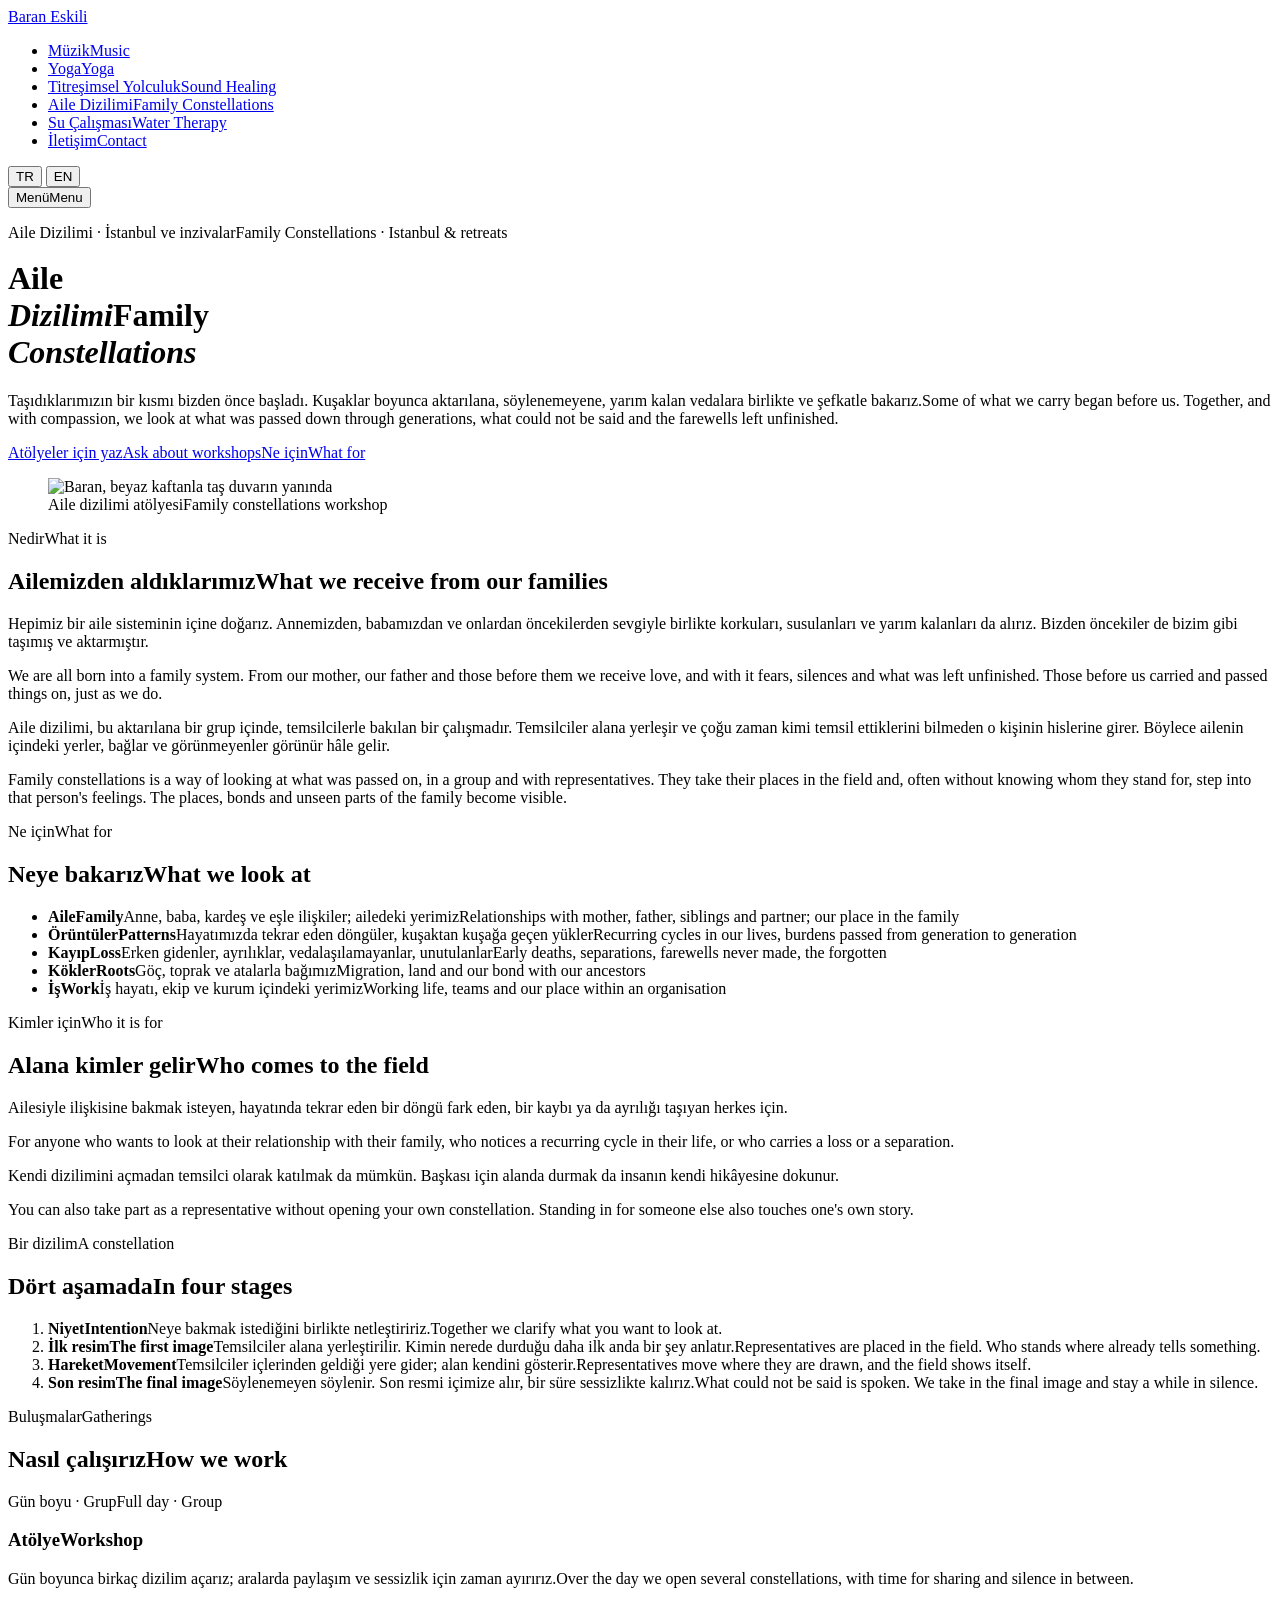
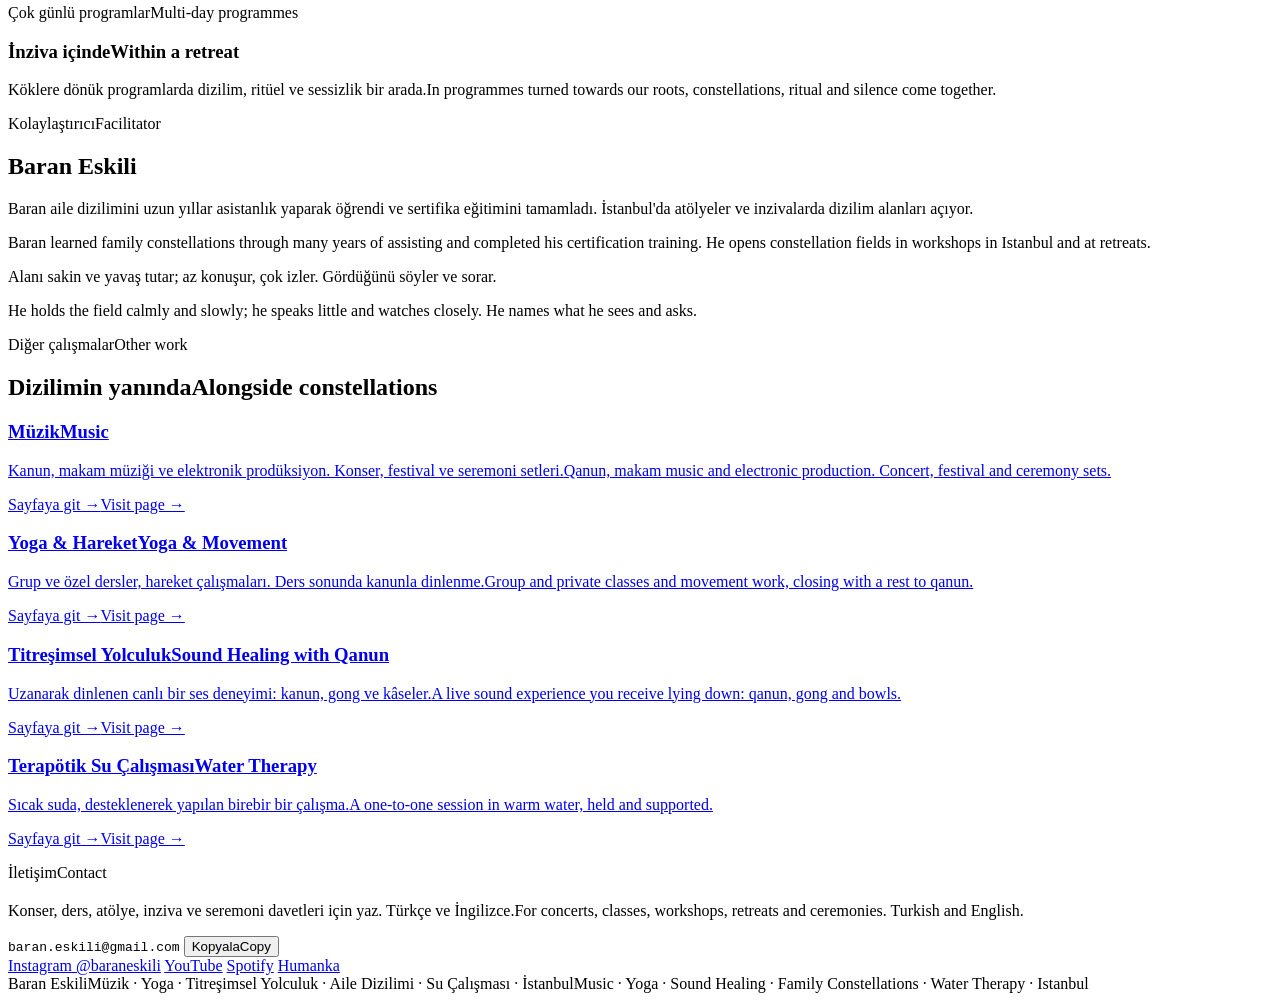
==== aile-dizilimi.html @ 96e5c8f6 "Add files via upload" ====
<!doctype html>
<html lang="tr">
<head>
<meta charset="utf-8">
<meta name="viewport" content="width=device-width, initial-scale=1, viewport-fit=cover">
<title>Aile Dizilimi · Baran Eskili</title>
<meta name="description" content="Baran Eskili ile aile dizilimi: kuşaklar boyunca aktarılana, söylenemeyene ve yarım kalan vedalara birlikte, şefkatle bakarız. İstanbul'da atölyeler ve inzivalar.">
<meta property="og:title" content="Aile Dizilimi · Baran Eskili">
<meta property="og:description" content="Baran Eskili ile aile dizilimi: kuşaklar boyunca aktarılana, söylenemeyene ve yarım kalan vedalara birlikte, şefkatle bakarız. İstanbul'da atölyeler ve inzivalar.">
<meta property="og:type" content="website">
<meta property="og:url" content="https://baraneskili.github.io/aile-dizilimi.html">
<meta property="og:image" content="https://baraneskili.github.io/img/dizilim.jpg">
<meta name="twitter:card" content="summary_large_image">
<link rel="icon" href="data:image/svg+xml,%3Csvg xmlns='http://www.w3.org/2000/svg' viewBox='0 0 32 32'%3E%3Crect width='32' height='32' rx='6' fill='%2317110f'/%3E%3Ctext x='16' y='23' font-family='Georgia,serif' font-size='20' text-anchor='middle' fill='%23d6a24a'%3EB%3C/text%3E%3C/svg%3E">
<link rel="preconnect" href="https://fonts.googleapis.com">
<link rel="preconnect" href="https://fonts.gstatic.com" crossorigin>
<link rel="stylesheet" href="https://fonts.googleapis.com/css2?family=Bodoni+Moda:ital,opsz,wght@0,6..96,400;0,6..96,500;1,6..96,400&family=Hanken+Grotesk:wght@400;500;600&display=swap">
<link rel="stylesheet" href="assets/site.css">
</head>
<body>
<nav class="nav" aria-label="Ana menü">
  <div class="wrap">
    <a class="brand" href="./">Baran Eskili</a>
    <ul>
      <li><a href="./"><span data-l="tr">Müzik</span><span data-l="en">Music</span></a></li>
      <li><a href="yoga.html"><span data-l="tr">Yoga</span><span data-l="en">Yoga</span></a></li>
      <li><a href="titresimsel-yolculuk.html"><span data-l="tr">Titreşimsel Yolculuk</span><span data-l="en">Sound Healing</span></a></li>
      <li><a href="aile-dizilimi.html" aria-current="page"><span data-l="tr">Aile Dizilimi</span><span data-l="en">Family Constellations</span></a></li>
      <li><a href="su-calismasi.html"><span data-l="tr">Su Çalışması</span><span data-l="en">Water Therapy</span></a></li>
      <li><a href="#iletisim"><span data-l="tr">İletişim</span><span data-l="en">Contact</span></a></li>
    </ul>
    <div class="nav-right">
      <div class="lang" role="group" aria-label="Dil / Language">
        <button type="button" id="lang-tr" aria-pressed="true">TR</button>
        <button type="button" id="lang-en" aria-pressed="false">EN</button>
      </div>
      <button type="button" class="menu-btn" id="menu-btn" aria-expanded="false"><span data-l="tr">Menü</span><span data-l="en">Menu</span></button>
    </div>
  </div>
</nav>
<header class="hero sub" id="top">
  <div class="wrap">
    <div>
      <p class="eyebrow"><span data-l="tr">Aile Dizilimi · İstanbul ve inzivalar</span><span data-l="en">Family Constellations · Istanbul &amp; retreats</span></p>
      <h1 style="margin-top:18px"><span data-l="tr">Aile<br><em>Dizilimi</em></span><span data-l="en">Family<br><em>Constellations</em></span></h1>
      <p class="lede"><span data-l="tr">Taşıdıklarımızın bir kısmı bizden önce başladı. Kuşaklar boyunca aktarılana, söylenemeyene, yarım kalan vedalara birlikte ve şefkatle bakarız.</span><span data-l="en">Some of what we carry began before us. Together, and with compassion, we look at what was passed down through generations, what could not be said and the farewells left unfinished.</span></p>
      <div class="ctas"><a class="btn solid" href="#iletisim"><span data-l="tr">Atölyeler için yaz</span><span data-l="en">Ask about workshops</span></a><a class="btn ghost" href="#ne-icin"><span data-l="tr">Ne için</span><span data-l="en">What for</span></a></div>
    </div>
    <figure>
      <img src="img/dizilim.jpg" alt="Baran, beyaz kaftanla taş duvarın yanında">
      <figcaption><span data-l="tr">Aile dizilimi atölyesi</span><span data-l="en">Family constellations workshop</span></figcaption>
    </figure>
  </div>
</header>

<main>
  <section id="nedir">
    <div class="wrap two">
      <div class="head" style="margin:0">
        <p class="eyebrow"><span data-l="tr">Nedir</span><span data-l="en">What it is</span></p>
        <h2><span data-l="tr">Ailemizden aldıklarımız</span><span data-l="en">What we receive from our families</span></h2>
      </div>
      <div class="prose">
        <p data-l="tr">Hepimiz bir aile sisteminin içine doğarız. Annemizden, babamızdan ve onlardan öncekilerden sevgiyle birlikte korkuları, susulanları ve yarım kalanları da alırız. Bizden öncekiler de bizim gibi taşımış ve aktarmıştır.</p>
<p data-l="en">We are all born into a family system. From our mother, our father and those before them we receive love, and with it fears, silences and what was left unfinished. Those before us carried and passed things on, just as we do.</p>
        <p data-l="tr">Aile dizilimi, bu aktarılana bir grup içinde, temsilcilerle bakılan bir çalışmadır. Temsilciler alana yerleşir ve çoğu zaman kimi temsil ettiklerini bilmeden o kişinin hislerine girer. Böylece ailenin içindeki yerler, bağlar ve görünmeyenler görünür hâle gelir.</p>
<p data-l="en">Family constellations is a way of looking at what was passed on, in a group and with representatives. They take their places in the field and, often without knowing whom they stand for, step into that person's feelings. The places, bonds and unseen parts of the family become visible.</p>
      </div>
    </div>
  </section>

  <section id="ne-icin">
    <div class="wrap two">
      <div class="head" style="margin:0">
        <p class="eyebrow"><span data-l="tr">Ne için</span><span data-l="en">What for</span></p>
        <h2><span data-l="tr">Neye bakarız</span><span data-l="en">What we look at</span></h2>
      </div>
      <ul class="facts">
        <li><b><span data-l="tr">Aile</span><span data-l="en">Family</span></b><span><span data-l="tr">Anne, baba, kardeş ve eşle ilişkiler; ailedeki yerimiz</span><span data-l="en">Relationships with mother, father, siblings and partner; our place in the family</span></span></li>
        <li><b><span data-l="tr">Örüntüler</span><span data-l="en">Patterns</span></b><span><span data-l="tr">Hayatımızda tekrar eden döngüler, kuşaktan kuşağa geçen yükler</span><span data-l="en">Recurring cycles in our lives, burdens passed from generation to generation</span></span></li>
        <li><b><span data-l="tr">Kayıp</span><span data-l="en">Loss</span></b><span><span data-l="tr">Erken gidenler, ayrılıklar, vedalaşılamayanlar, unutulanlar</span><span data-l="en">Early deaths, separations, farewells never made, the forgotten</span></span></li>
        <li><b><span data-l="tr">Kökler</span><span data-l="en">Roots</span></b><span><span data-l="tr">Göç, toprak ve atalarla bağımız</span><span data-l="en">Migration, land and our bond with our ancestors</span></span></li>
        <li><b><span data-l="tr">İş</span><span data-l="en">Work</span></b><span><span data-l="tr">İş hayatı, ekip ve kurum içindeki yerimiz</span><span data-l="en">Working life, teams and our place within an organisation</span></span></li>
      </ul>
    </div>
  </section>

  <section id="kimler-icin">
    <div class="wrap two">
      <div class="head" style="margin:0">
        <p class="eyebrow"><span data-l="tr">Kimler için</span><span data-l="en">Who it is for</span></p>
        <h2><span data-l="tr">Alana kimler gelir</span><span data-l="en">Who comes to the field</span></h2>
      </div>
      <div class="prose">
        <p data-l="tr">Ailesiyle ilişkisine bakmak isteyen, hayatında tekrar eden bir döngü fark eden, bir kaybı ya da ayrılığı taşıyan herkes için.</p>
<p data-l="en">For anyone who wants to look at their relationship with their family, who notices a recurring cycle in their life, or who carries a loss or a separation.</p>
        <p data-l="tr">Kendi dizilimini açmadan temsilci olarak katılmak da mümkün. Başkası için alanda durmak da insanın kendi hikâyesine dokunur.</p>
<p data-l="en">You can also take part as a representative without opening your own constellation. Standing in for someone else also touches one's own story.</p>
      </div>
    </div>
  </section>

  <section id="akis">
    <div class="wrap">
      <div class="head">
        <p class="eyebrow"><span data-l="tr">Bir dizilim</span><span data-l="en">A constellation</span></p>
        <h2><span data-l="tr">Dört aşamada</span><span data-l="en">In four stages</span></h2>
      </div>
      <ol class="steps">
        <li><b><span data-l="tr">Niyet</span><span data-l="en">Intention</span></b><span><span data-l="tr">Neye bakmak istediğini birlikte netleştiririz.</span><span data-l="en">Together we clarify what you want to look at.</span></span></li>
        <li><b><span data-l="tr">İlk resim</span><span data-l="en">The first image</span></b><span><span data-l="tr">Temsilciler alana yerleştirilir. Kimin nerede durduğu daha ilk anda bir şey anlatır.</span><span data-l="en">Representatives are placed in the field. Who stands where already tells something.</span></span></li>
        <li><b><span data-l="tr">Hareket</span><span data-l="en">Movement</span></b><span><span data-l="tr">Temsilciler içlerinden geldiği yere gider; alan kendini gösterir.</span><span data-l="en">Representatives move where they are drawn, and the field shows itself.</span></span></li>
        <li><b><span data-l="tr">Son resim</span><span data-l="en">The final image</span></b><span><span data-l="tr">Söylenemeyen söylenir. Son resmi içimize alır, bir süre sessizlikte kalırız.</span><span data-l="en">What could not be said is spoken. We take in the final image and stay a while in silence.</span></span></li>
      </ol>
    </div>
  </section>

  <section id="formatlar">
    <div class="wrap">
      <div class="head">
        <p class="eyebrow"><span data-l="tr">Buluşmalar</span><span data-l="en">Gatherings</span></p>
        <h2><span data-l="tr">Nasıl çalışırız</span><span data-l="en">How we work</span></h2>
      </div>
      <div class="sets">
        <article class="set">
          <p class="meta"><span data-l="tr">Gün boyu · Grup</span><span data-l="en">Full day · Group</span></p>
          <h3><span data-l="tr">Atölye</span><span data-l="en">Workshop</span></h3>
          <p class="prose"><span data-l="tr">Gün boyunca birkaç dizilim açarız; aralarda paylaşım ve sessizlik için zaman ayırırız.</span><span data-l="en">Over the day we open several constellations, with time for sharing and silence in between.</span></p>
        </article>
        <article class="set">
          <p class="meta"><span data-l="tr">Çok günlü programlar</span><span data-l="en">Multi-day programmes</span></p>
          <h3><span data-l="tr">İnziva içinde</span><span data-l="en">Within a retreat</span></h3>
          <p class="prose"><span data-l="tr">Köklere dönük programlarda dizilim, ritüel ve sessizlik bir arada.</span><span data-l="en">In programmes turned towards our roots, constellations, ritual and silence come together.</span></p>
        </article>
      </div>
    </div>
  </section>

  <section id="baran">
    <div class="wrap two">
      <div class="head" style="margin:0">
        <p class="eyebrow"><span data-l="tr">Kolaylaştırıcı</span><span data-l="en">Facilitator</span></p>
        <h2>Baran Eskili</h2>
      </div>
      <div class="prose">
        <p data-l="tr">Baran aile dizilimini uzun yıllar asistanlık yaparak öğrendi ve sertifika eğitimini tamamladı. İstanbul'da atölyeler ve inzivalarda dizilim alanları açıyor.</p>
<p data-l="en">Baran learned family constellations through many years of assisting and completed his certification training. He opens constellation fields in workshops in Istanbul and at retreats.</p>
        <p data-l="tr">Alanı sakin ve yavaş tutar; az konuşur, çok izler. Gördüğünü söyler ve sorar.</p>
<p data-l="en">He holds the field calmly and slowly; he speaks little and watches closely. He names what he sees and asks.</p>
      </div>
    </div>
  </section>
  <section id="alanlar">
    <div class="wrap">
      <div class="head">
        <p class="eyebrow"><span data-l="tr">Diğer çalışmalar</span><span data-l="en">Other work</span></p>
        <h2><span data-l="tr">Dizilimin yanında</span><span data-l="en">Alongside constellations</span></h2>
      </div>
      <div class="paths">
        <a class="path" href="./"><h3><span data-l="tr">Müzik</span><span data-l="en">Music</span></h3><p><span data-l="tr">Kanun, makam müziği ve elektronik prodüksiyon. Konser, festival ve seremoni setleri.</span><span data-l="en">Qanun, makam music and electronic production. Concert, festival and ceremony sets.</span></p><span class="more"><span data-l="tr">Sayfaya git →</span><span data-l="en">Visit page →</span></span></a>
        <a class="path" href="yoga.html"><h3><span data-l="tr">Yoga &amp; Hareket</span><span data-l="en">Yoga &amp; Movement</span></h3><p><span data-l="tr">Grup ve özel dersler, hareket çalışmaları. Ders sonunda kanunla dinlenme.</span><span data-l="en">Group and private classes and movement work, closing with a rest to qanun.</span></p><span class="more"><span data-l="tr">Sayfaya git →</span><span data-l="en">Visit page →</span></span></a>
        <a class="path" href="titresimsel-yolculuk.html"><h3><span data-l="tr">Titreşimsel Yolculuk</span><span data-l="en">Sound Healing with Qanun</span></h3><p><span data-l="tr">Uzanarak dinlenen canlı bir ses deneyimi: kanun, gong ve kâseler.</span><span data-l="en">A live sound experience you receive lying down: qanun, gong and bowls.</span></p><span class="more"><span data-l="tr">Sayfaya git →</span><span data-l="en">Visit page →</span></span></a>
        <a class="path" href="su-calismasi.html"><h3><span data-l="tr">Terapötik Su Çalışması</span><span data-l="en">Water Therapy</span></h3><p><span data-l="tr">Sıcak suda, desteklenerek yapılan birebir bir çalışma.</span><span data-l="en">A one-to-one session in warm water, held and supported.</span></p><span class="more"><span data-l="tr">Sayfaya git →</span><span data-l="en">Visit page →</span></span></a>
      </div>
    </div>
  </section>
  <section id="iletisim" class="contact">
    <div class="wrap">
      <p class="eyebrow"><span data-l="tr">İletişim</span><span data-l="en">Contact</span></p>
      <p class="prose" style="margin-top:20px"><span data-l="tr">Konser, ders, atölye, inziva ve seremoni davetleri için yaz. Türkçe ve İngilizce.</span><span data-l="en">For concerts, classes, workshops, retreats and ceremonies. Turkish and English.</span></p>
      <div class="mail">
        <code id="email">baran.eskili@gmail.com</code>
        <button class="copy" type="button" id="copy-email"><span data-l="tr">Kopyala</span><span data-l="en">Copy</span></button>
      </div>
      <div class="socials">
        <a href="https://instagram.com/baraneskili" target="_blank" rel="noopener">Instagram @baraneskili</a>
        <a href="https://www.youtube.com/@ahmetbaraneskili" target="_blank" rel="noopener">YouTube</a>
        <a href="https://open.spotify.com/artist/4cRAqSYwV8G8HVjvDOOpfv" target="_blank" rel="noopener">Spotify</a>
        <a href="https://humankajourney.com" target="_blank" rel="noopener">Humanka</a>
      </div>
    </div>
  </section>
</main>
<footer>
  <div class="wrap"><span>Baran Eskili</span><span><span data-l="tr">Müzik · Yoga · Titreşimsel Yolculuk · Aile Dizilimi · Su Çalışması · İstanbul</span><span data-l="en">Music · Yoga · Sound Healing · Family Constellations · Water Therapy · Istanbul</span></span></div>
</footer>
<script src="assets/site.js"></script>
</body>
</html>
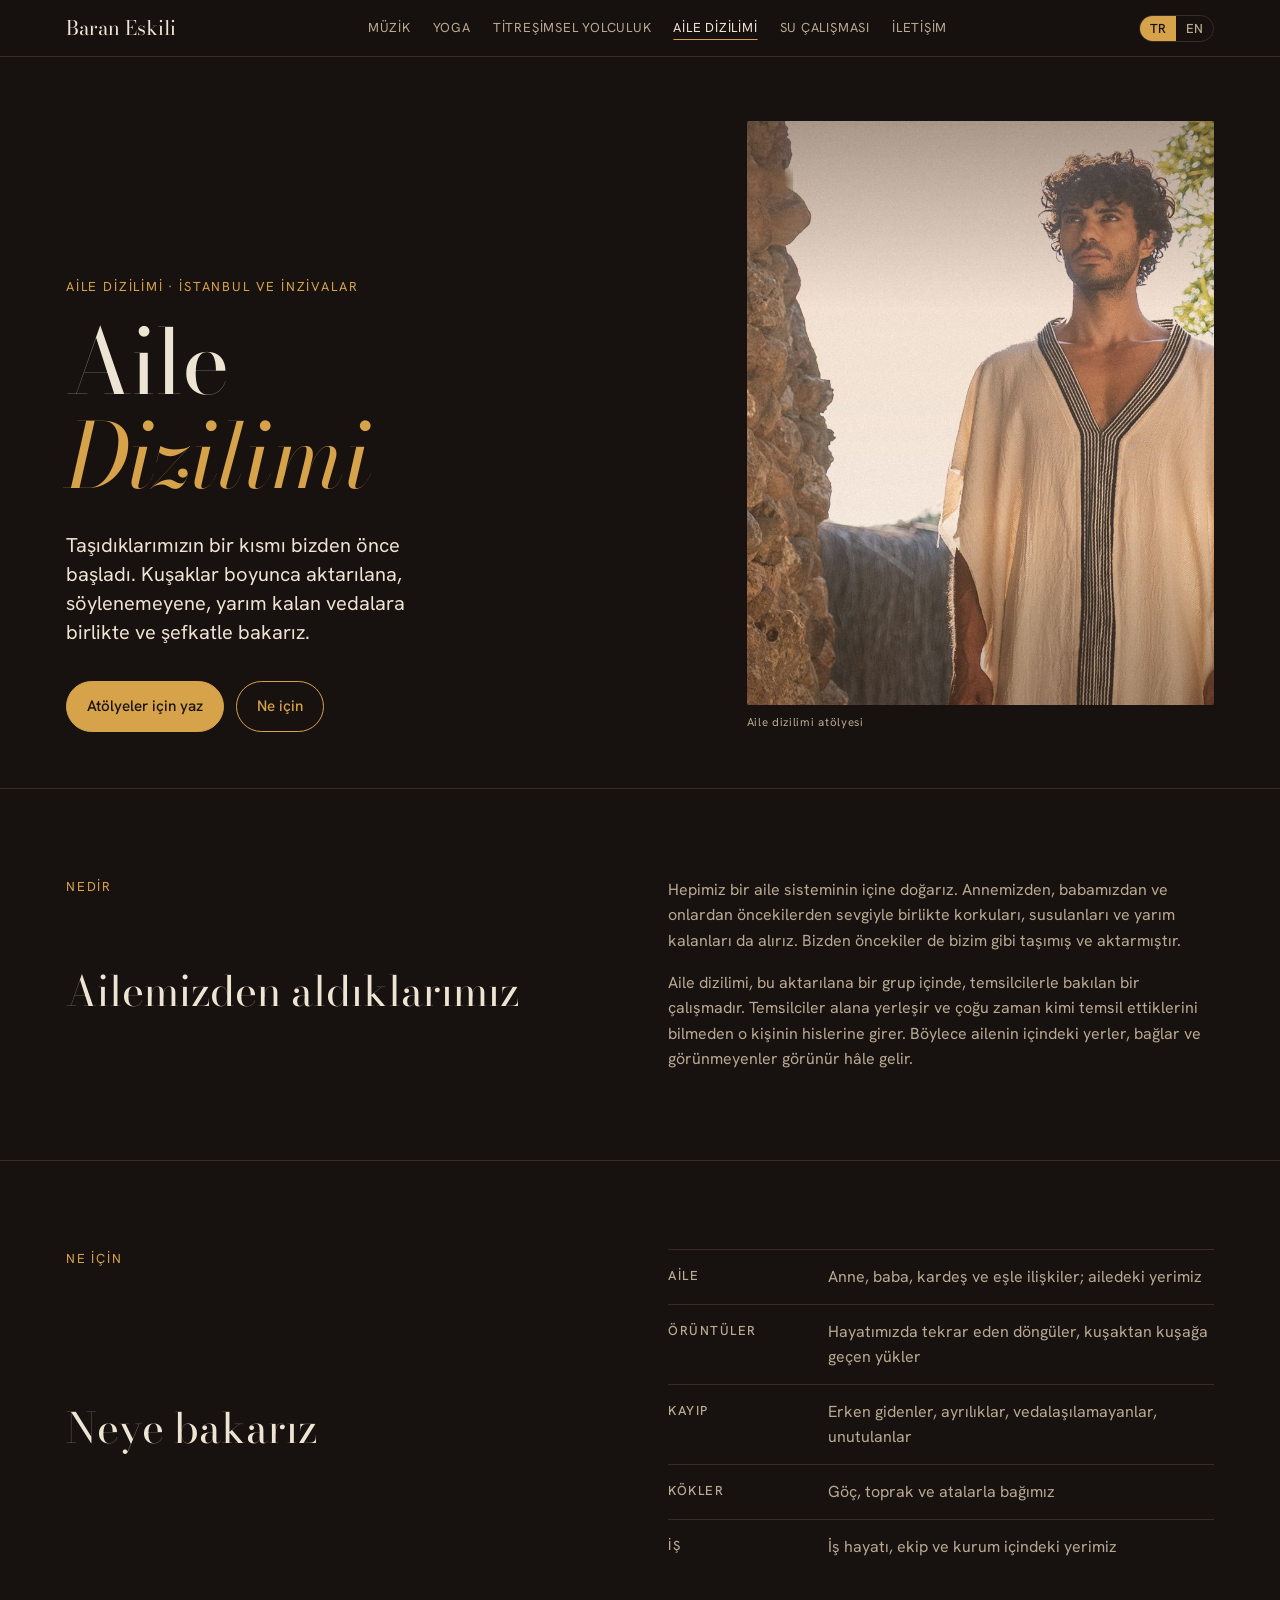
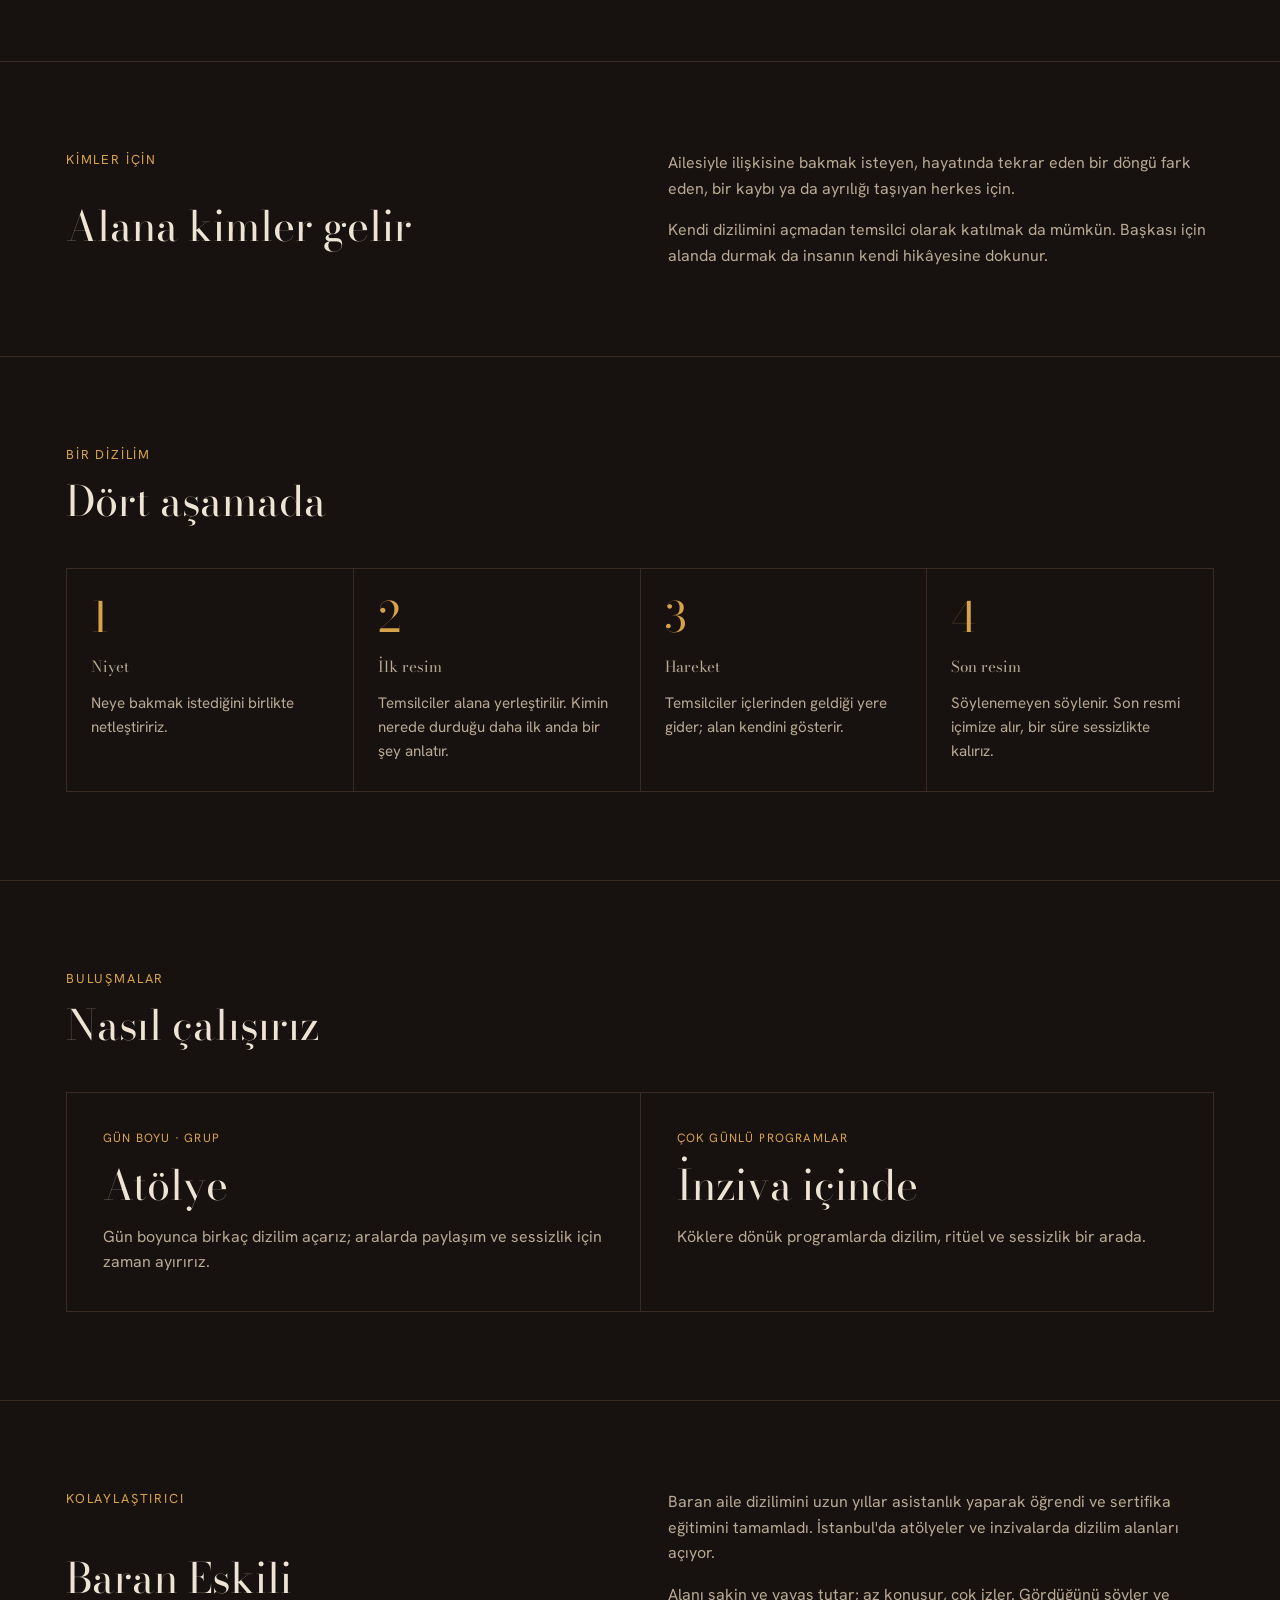
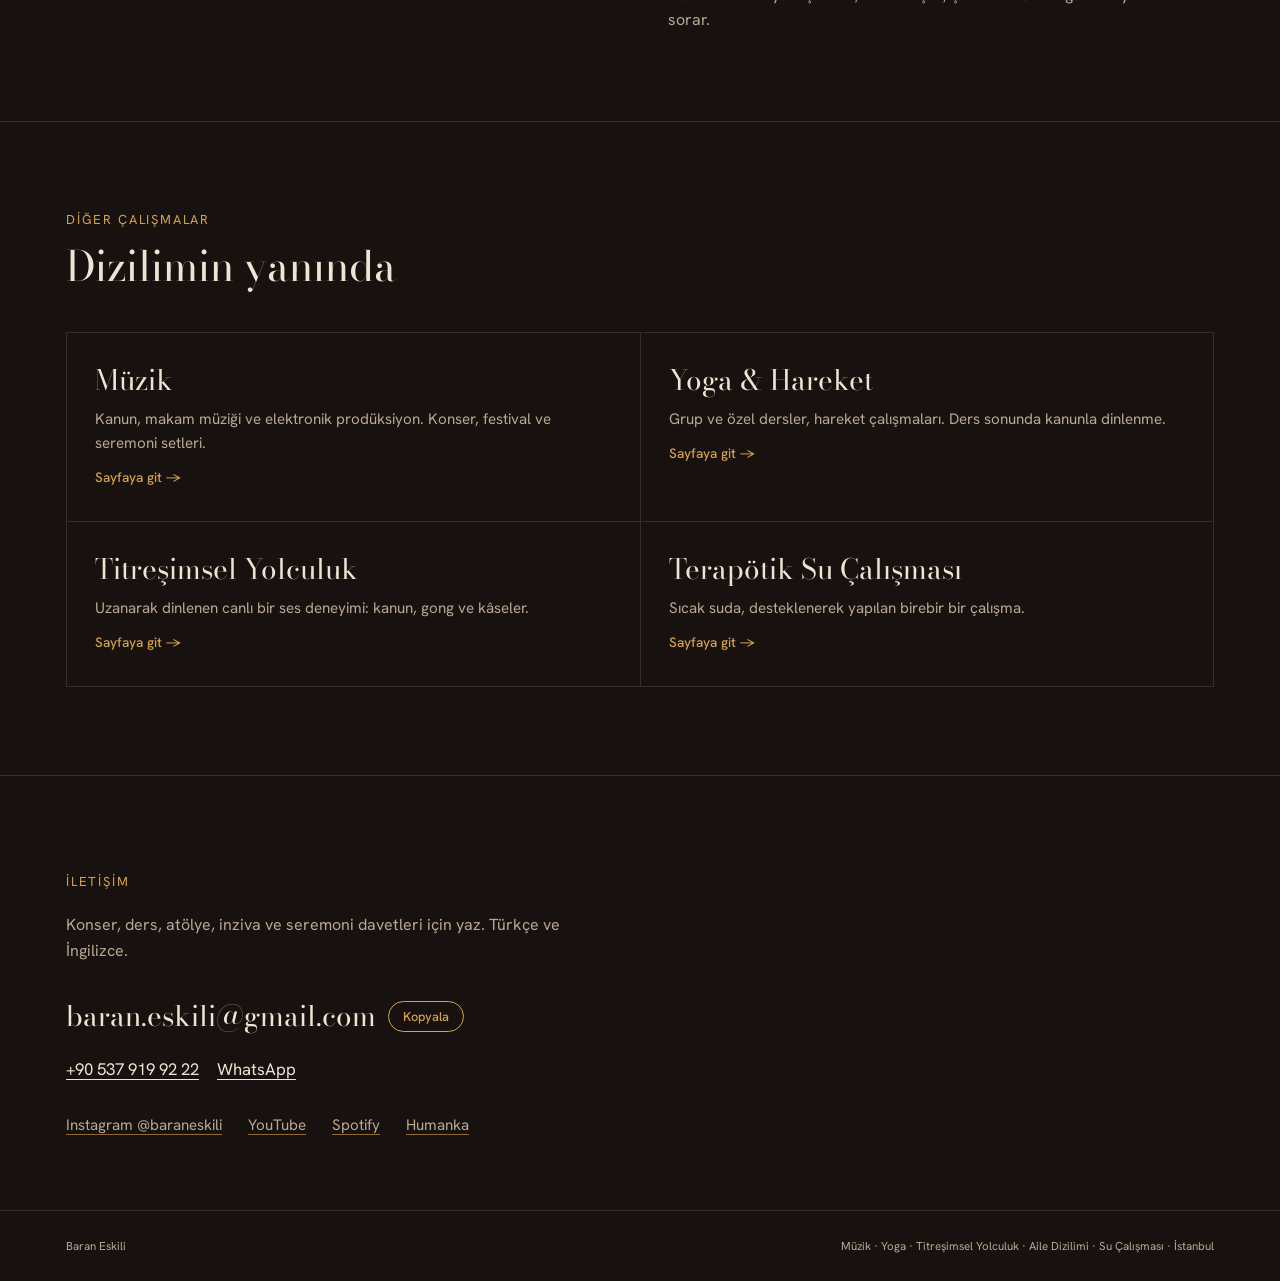
==== commit 5a0e0942: "Add files via upload" ====
--- a/aile-dizilimi.html
+++ b/aile-dizilimi.html
@@ -172,6 +172,7 @@
         <code id="email">baran.eskili@gmail.com</code>
         <button class="copy" type="button" id="copy-email"><span data-l="tr">Kopyala</span><span data-l="en">Copy</span></button>
       </div>
+      <p class="phone"><a href="tel:+905379199222">+90 537 919 92 22</a><a href="https://wa.me/905379199222" target="_blank" rel="noopener">WhatsApp</a></p>
       <div class="socials">
         <a href="https://instagram.com/baraneskili" target="_blank" rel="noopener">Instagram @baraneskili</a>
         <a href="https://www.youtube.com/@ahmetbaraneskili" target="_blank" rel="noopener">YouTube</a>
--- a/assets/site.css
+++ b/assets/site.css
@@ -0,0 +1,223 @@
+/* Layout: gece sahnesi. Tek koyu dünya (ateş, mum, pirinç mandal). Kanun telleri sayfanın ana çizgisi: hero'da titreşen teller, bölümler arasında ince tel çizgileri. */
+:root {
+  --night: #17110f;        /* zemin: ceviz kabuğu gecesi */
+  --night-2: #211815;      /* yükseltilmiş yüzey */
+  --line: #3a2c25;         /* tel / ayraç */
+  --bone: #eee4d4;         /* ana metin */
+  --bone-dim: #b9a993;     /* ikincil metin */
+  --brass: #d6a24a;        /* mandal pirinci, tek vurgu */
+  --brass-dim: #8f6a33;
+  --display: "Bodoni Moda", "Didot", Georgia, serif;
+  --body: "Hanken Grotesk", "Helvetica Neue", Arial, sans-serif;
+  --mono: "Hanken Grotesk", "Helvetica Neue", Arial, sans-serif; /* etiketler: gövde yazı tipi, harf aralıklı */
+  --step--1: .8125rem; --step-0: 1rem; --step-1: 1.25rem; --step-2: 1.75rem; --step-3: 2.6rem; --step-4: clamp(3rem, 9vw, 6.5rem);
+  color-scheme: dark;
+}
+* { box-sizing: border-box; }
+body { margin: 0; }
+img { max-width: 100%; }
+:root { padding-top: env(safe-area-inset-top, 0px); padding-bottom: env(safe-area-inset-bottom, 0px); }
+html { scroll-behavior: smooth; }
+@media (prefers-reduced-motion: reduce) { html { scroll-behavior: auto; } }
+body { background: var(--night); color: var(--bone); font-family: var(--body); font-size: var(--step-0); line-height: 1.6; -webkit-font-smoothing: antialiased; }
+body::before { content: ""; position: fixed; inset: 0 0 auto; height: env(safe-area-inset-top, 0px); z-index: 10; background: var(--night); }
+a { color: inherit; }
+a:focus-visible, button:focus-visible { outline: 2px solid var(--brass); outline-offset: 3px; border-radius: 2px; }
+.wrap { max-width: 1180px; margin: 0 auto; padding-left: max(16px, env(safe-area-inset-left, 0px)); padding-right: max(16px, env(safe-area-inset-right, 0px)); }
+.eyebrow { font-family: var(--mono); font-size: var(--step--1); letter-spacing: .14em; text-transform: uppercase; color: var(--brass); }
+h1, h2, h3 { font-family: var(--display); font-weight: 400; text-wrap: balance; margin: 0; line-height: 1.05; }
+h2 { font-size: var(--step-3); }
+h3 { font-size: var(--step-2); }
+p { margin: 0; }
+.prose { max-width: 62ch; color: var(--bone-dim); display: grid; gap: 1em; }
+.prose strong { color: var(--bone); font-weight: 500; }
+[data-l="en"] { display: none; }
+html[lang="en"] [data-l="tr"] { display: none; }
+html[lang="en"] [data-l="en"] { display: revert; }
+
+/* Nav */
+.nav { position: sticky; top: env(safe-area-inset-top, 0px); z-index: 5; background: color-mix(in srgb, var(--night) 88%, transparent); backdrop-filter: blur(8px); border-bottom: 1px solid var(--line); }
+.nav .wrap { display: flex; align-items: center; justify-content: space-between; gap: 16px; padding-block: 12px; }
+.brand { font-family: var(--display); font-size: var(--step-1); text-decoration: none; white-space: nowrap; }
+.nav ul { display: flex; gap: 22px; list-style: none; margin: 0; padding: 0; font-size: var(--step--1); letter-spacing: .06em; text-transform: uppercase; }
+.nav ul a { text-decoration: none; color: var(--bone-dim); }
+.nav ul a:hover { color: var(--bone); }
+.lang { display: flex; border: 1px solid var(--line); border-radius: 999px; overflow: hidden; flex: none; }
+.lang button { background: none; border: 0; color: var(--bone-dim); font: 500 var(--step--1) var(--mono); padding: 4px 10px; cursor: pointer; }
+.lang button[aria-pressed="true"] { background: var(--brass); color: var(--night); }
+@media (max-width: 820px) { .nav ul { display: none; } }
+
+/* Hero */
+.hero { position: relative; overflow: hidden; border-bottom: 1px solid var(--line); }
+#strings { position: absolute; inset: 0; width: 100%; height: 100%; pointer-events: none; }
+.hero .wrap { position: relative; display: grid; grid-template-columns: 1.15fr .85fr; gap: 48px; align-items: end; padding-block: 72px 64px; }
+.hero h1 { font-size: var(--step-4); letter-spacing: -.01em; }
+.hero h1 em { font-style: italic; color: var(--brass); }
+.hero .roles { font-family: var(--mono); font-size: var(--step--1); letter-spacing: .12em; text-transform: uppercase; color: var(--bone-dim); margin-top: 18px; }
+.hero .lede { font-size: var(--step-1); max-width: 34ch; margin-top: 28px; color: var(--bone); line-height: 1.45; }
+.ctas { display: flex; flex-wrap: wrap; gap: 12px; margin-top: 34px; }
+.btn { display: inline-flex; align-items: center; gap: 8px; padding: 12px 20px; border-radius: 999px; text-decoration: none; font-weight: 500; font-size: .95rem; border: 1px solid var(--brass); }
+.btn.solid { background: var(--brass); color: var(--night); }
+.btn.ghost { color: var(--brass); }
+.btn:hover { filter: brightness(1.08); }
+.hero figure { margin: 0; position: relative; }
+.hero figure img { display: block; width: 100%; aspect-ratio: 4/5; object-fit: cover; object-position: 50% 20%; border-radius: 2px; }
+.hero figcaption { font-family: var(--mono); font-size: .72rem; color: var(--bone-dim); margin-top: 8px; letter-spacing: .06em; }
+@media (max-width: 820px) {
+  .hero .wrap { grid-template-columns: 1fr; padding-block: 40px 40px; gap: 32px; }
+  .hero figure { max-width: 420px; }
+}
+
+section { padding-block: 88px; border-bottom: 1px solid var(--line); }
+@media (max-width: 820px) { section { padding-block: 60px; } }
+.head { display: grid; gap: 14px; margin-bottom: 44px; }
+
+/* About */
+.about { display: grid; grid-template-columns: 1fr 1fr; gap: 56px; align-items: start; }
+.about > * { min-width: 0; }
+.about img { width: 100%; aspect-ratio: 3/4; object-fit: cover; border-radius: 2px; }
+.comma { margin-top: 36px; border-top: 1px solid var(--line); padding-top: 22px; display: grid; gap: 14px; }
+.comma .scale { display: grid; grid-template-columns: repeat(9, 1fr); gap: 4px; max-width: 360px; }
+.comma .scale span { height: 26px; border-left: 1px solid var(--brass-dim); position: relative; }
+.comma .scale span:first-child { border-left-color: var(--brass); border-left-width: 2px; }
+.comma .scale span.p4 { border-left-color: var(--brass); }
+.comma .legend { font-family: var(--mono); font-size: .75rem; color: var(--bone-dim); }
+@media (max-width: 820px) { .about { grid-template-columns: 1fr; gap: 36px; } .about img { max-width: 420px; } }
+
+/* Sets */
+.sets { display: grid; grid-template-columns: 1fr 1fr; gap: 1px; background: var(--line); border: 1px solid var(--line); }
+.set { background: var(--night); padding: 36px; display: grid; gap: 16px; align-content: start; min-width: 0; }
+.set .meta { font-family: var(--mono); font-size: .75rem; color: var(--brass); letter-spacing: .1em; text-transform: uppercase; }
+.set h3 { font-size: var(--step-3); }
+.set h3 small { display: block; font-family: var(--body); font-size: var(--step-0); color: var(--bone-dim); margin-top: 8px; letter-spacing: 0; }
+.set .word { font-family: var(--display); font-style: italic; color: var(--bone); }
+.set ul { list-style: none; padding: 0; margin: 4px 0 0; display: flex; flex-wrap: wrap; gap: 8px; }
+.set li { font-size: .8rem; border: 1px solid var(--line); border-radius: 999px; padding: 3px 10px; color: var(--bone-dim); }
+@media (max-width: 820px) { .sets { grid-template-columns: 1fr; } .set { padding: 26px 20px; } }
+
+/* Listen: çalma listesi. Satırın tamamı Spotify'a gider; yeni şarkı = yeni <li>. */
+#dinle .head { margin-bottom: 24px; }
+.listen { display: grid; grid-template-columns: 1fr auto; gap: 24px 48px; align-items: start; }
+.listen > * { min-width: 0; }
+.tracks { list-style: none; margin: 0; padding: 0; max-width: 720px; border-top: 1px solid var(--line); counter-reset: tr; }
+.track { display: grid; grid-template-columns: 1fr auto; align-items: center; border-bottom: 1px solid var(--line); counter-increment: tr; }
+.track .row { display: grid; grid-template-columns: 2.25rem 1fr auto; gap: 12px; align-items: center; padding: 11px 8px; text-decoration: none; min-width: 0; border-radius: 2px; }
+.track .row::before { content: counter(tr, decimal-leading-zero); font-family: var(--mono); font-size: .75rem; color: var(--brass-dim); font-variant-numeric: tabular-nums; }
+.track .row:hover { background: var(--night-2); }
+.track .row:hover::before { content: "▶"; color: var(--brass); }
+.track .t { font-weight: 500; line-height: 1.3; }
+.track .who { font-size: .8rem; color: var(--bone-dim); white-space: nowrap; overflow: hidden; text-overflow: ellipsis; }
+.track .row > span:not(.who) { min-width: 0; }
+.track .go { font-family: var(--mono); font-size: .7rem; color: var(--brass); }
+.track .yt { font-family: var(--mono); font-size: .7rem; color: var(--bone-dim); text-decoration: none; padding: 11px 8px; }
+.track .yt:hover { color: var(--brass); }
+.platforms { display: grid; gap: 10px; }
+.platforms .btn { padding: 9px 16px; font-size: .85rem; }
+@media (max-width: 820px) { .listen { grid-template-columns: 1fr; } .platforms { display: flex; flex-wrap: wrap; } .track .who { display: none; } }
+
+/* Gallery */
+.gallery { display: grid; grid-template-columns: repeat(6, 1fr); grid-auto-rows: 200px; gap: 8px; }
+.gallery figure { margin: 0; overflow: hidden; position: relative; }
+.gallery img { width: 100%; height: 100%; object-fit: cover; display: block; transition: transform .8s ease; }
+.gallery figure:hover img { transform: scale(1.03); }
+.gallery figcaption { position: absolute; left: 0; right: 0; bottom: 0; padding: 24px 12px 10px; font-family: var(--mono); font-size: .7rem; letter-spacing: .05em; background: linear-gradient(transparent, rgb(0 0 0 / .65)); color: var(--bone); }
+.g1 { grid-column: span 4; grid-row: span 2; } .g2 { grid-column: span 2; grid-row: span 2; }
+.g3, .g4, .g5 { grid-column: span 2; }
+@media (max-width: 820px) { .gallery { grid-template-columns: 1fr 1fr; grid-auto-rows: 160px; } .g1 { grid-column: span 2; } .g2 { grid-column: span 1; grid-row: span 2; } .g3, .g4, .g5 { grid-column: span 1; } .g5 { grid-column: span 2; } }
+@media (prefers-reduced-motion: reduce) { .gallery img { transition: none; } }
+
+/* Humanka */
+.humanka { display: grid; grid-template-columns: 1.2fr 1fr; gap: 56px; align-items: center; }
+.humanka > * { min-width: 0; }
+.humanka img { width: 100%; aspect-ratio: 3/2; object-fit: cover; border-radius: 2px; }
+.members { font-family: var(--mono); font-size: .8rem; color: var(--bone-dim); line-height: 1.9; }
+@media (max-width: 820px) { .humanka { grid-template-columns: 1fr; gap: 32px; } }
+
+/* Shows */
+.shows { list-style: none; margin: 0; padding: 0; display: grid; grid-template-columns: repeat(auto-fill, minmax(260px, 1fr)); gap: 0 32px; }
+.show { display: grid; grid-template-columns: 5.5rem 1fr; gap: 14px; padding-block: 14px; border-top: 1px solid var(--line); }
+.show time { font-family: var(--mono); font-size: .8rem; color: var(--brass); font-variant-numeric: tabular-nums; padding-top: 3px; }
+.show b { font-weight: 500; display: block; }
+.show span { font-size: .85rem; color: var(--bone-dim); }
+.show .tag { font-family: var(--mono); font-size: .68rem; text-transform: uppercase; letter-spacing: .08em; color: var(--brass-dim); }
+
+/* Workshops + rider */
+.two { display: grid; grid-template-columns: 1fr 1fr; gap: 56px; }
+.two > * { min-width: 0; }
+.ws { list-style: none; margin: 0; padding: 0; display: grid; gap: 18px; }
+.ws li { border-top: 1px solid var(--line); padding-top: 16px; display: grid; gap: 6px; }
+.ws b { font-family: var(--display); font-weight: 400; font-size: var(--step-1); }
+.ws span { color: var(--bone-dim); font-size: .95rem; }
+details { border: 1px solid var(--line); border-radius: 4px; background: var(--night-2); }
+summary { cursor: pointer; padding: 16px 18px; font-weight: 500; list-style: none; display: flex; justify-content: space-between; gap: 12px; }
+summary::-webkit-details-marker { display: none; }
+summary::after { content: "+"; font-family: var(--mono); color: var(--brass); }
+details[open] summary::after { content: "–"; }
+.rider { padding: 0 18px 18px; font-family: var(--mono); font-size: .78rem; color: var(--bone-dim); display: grid; gap: 8px; }
+.rider div { display: grid; grid-template-columns: 6.5rem 1fr; gap: 10px; border-top: 1px dashed var(--line); padding-top: 8px; }
+.rider div b { color: var(--bone); font-weight: 500; }
+@media (max-width: 820px) { .two { grid-template-columns: 1fr; gap: 44px; } }
+
+/* Contact */
+.contact { border-bottom: 0; padding-block: 96px 72px; }
+.contact h2 { font-size: var(--step-4); }
+.mail { display: flex; flex-wrap: wrap; align-items: center; gap: 12px; margin-top: 30px; }
+.mail code { font-family: var(--display); font-size: var(--step-2); color: var(--bone); user-select: all; overflow-wrap: anywhere; }
+.copy { background: none; border: 1px solid var(--brass); color: var(--brass); border-radius: 999px; padding: 6px 14px; font: 500 .8rem var(--mono); cursor: pointer; }
+.socials { display: flex; flex-wrap: wrap; gap: 10px 26px; margin-top: 30px; font-size: .95rem; }
+.socials a { color: var(--bone-dim); text-decoration-color: var(--brass-dim); text-underline-offset: 4px; }
+.socials a:hover { color: var(--bone); }
+footer { padding-block: 26px; border-top: 1px solid var(--line); font-family: var(--mono); font-size: .72rem; color: var(--bone-dim); }
+footer .wrap { display: flex; justify-content: space-between; flex-wrap: wrap; gap: 8px; }
+
+/* ---- Çok sayfalı yapı ---- */
+:root { --water: #16302f; --aqua: #8fb9b2; }
+.nav-right { display: flex; align-items: center; gap: 10px; flex: none; }
+.nav ul a[aria-current="page"] { color: var(--bone); text-decoration: underline; text-decoration-color: var(--brass); text-underline-offset: 7px; text-decoration-thickness: 1px; }
+.menu-btn { display: none; background: none; border: 1px solid var(--line); color: var(--bone); border-radius: 999px; padding: 5px 12px; font: 500 var(--step--1) var(--body); letter-spacing: .06em; cursor: pointer; }
+@media (max-width: 1180px) {
+  .nav ul { display: none; }
+  .menu-btn { display: inline-flex; }
+  .nav.open ul { display: flex; position: absolute; top: 100%; left: 0; right: 0; flex-direction: column; gap: 0; background: var(--night); border-bottom: 1px solid var(--line); padding-block: 6px 14px; padding-left: max(16px, env(safe-area-inset-left, 0px)); padding-right: max(16px, env(safe-area-inset-right, 0px)); }
+  .nav.open ul a { display: block; padding-block: 12px; font-size: .9rem; border-top: 1px solid var(--line); }
+}
+
+/* Alt sayfa hero'su */
+.hero.sub .wrap { padding-block: 64px 56px; }
+.hero.sub h1 { font-size: clamp(2.8rem, 8vw, 5.6rem); }
+.ripple-box { position: relative; aspect-ratio: 4/5; max-width: 100%; border-radius: 2px; overflow: hidden; background: radial-gradient(120% 90% at 50% 40%, color-mix(in srgb, var(--water) 70%, var(--aqua)) 0%, var(--water) 55%, var(--night) 100%); }
+.ripple-box canvas { position: absolute; inset: 0; width: 100%; height: 100%; }
+
+/* Üç kartlı teklif ızgarası */
+.sets.three { grid-template-columns: repeat(3, 1fr); }
+@media (max-width: 960px) { .sets.three { grid-template-columns: 1fr; } }
+
+/* Gerçek sıralı adımlar (seans akışı) */
+.steps { list-style: none; margin: 0; padding: 0; counter-reset: st; display: grid; grid-template-columns: repeat(4, 1fr); gap: 1px; background: var(--line); border: 1px solid var(--line); }
+.steps li { counter-increment: st; background: var(--night); padding: 28px 24px; display: grid; gap: 10px; align-content: start; min-width: 0; }
+.steps li::before { content: counter(st); font-family: var(--display); font-size: var(--step-3); line-height: 1; color: var(--brass); }
+.steps b { font-family: var(--display); font-weight: 400; font-size: var(--step-1); }
+.steps span { color: var(--bone-dim); font-size: .95rem; }
+@media (max-width: 960px) { .steps { grid-template-columns: 1fr 1fr; } }
+@media (max-width: 560px) { .steps { grid-template-columns: 1fr; } }
+
+.facts { list-style: none; margin: 0; padding: 0; display: grid; gap: 0; }
+.facts li { display: grid; grid-template-columns: 9rem 1fr; gap: 16px; padding-block: 14px; border-top: 1px solid var(--line); }
+.facts li b { font-weight: 500; font-size: var(--step--1); letter-spacing: .12em; text-transform: uppercase; color: var(--brass); padding-top: 2px; }
+.facts li span { color: var(--bone-dim); }
+@media (max-width: 560px) { .facts li { grid-template-columns: 1fr; gap: 4px; } }
+
+.note { font-size: .85rem; color: var(--bone-dim); max-width: 62ch; }
+.closing { font-family: var(--display); font-style: italic; font-size: clamp(2rem, 5vw, 3.4rem); line-height: 1.15; text-wrap: balance; color: var(--bone); }
+.closing em { color: var(--brass); }
+
+/* Diğer alanlara geçiş kartları */
+.paths { display: grid; grid-template-columns: repeat(2, 1fr); gap: 1px; background: var(--line); border: 1px solid var(--line); }
+.path { background: var(--night); padding: 32px 28px; text-decoration: none; display: grid; gap: 12px; align-content: start; min-width: 0; transition: background .3s; }
+.path:hover { background: var(--night-2); }
+.path h3 { font-size: var(--step-2); }
+.path p { color: var(--bone-dim); font-size: .95rem; }
+.path .more { color: var(--brass); font-size: .85rem; font-weight: 500; }
+@media (max-width: 820px) { .paths { grid-template-columns: 1fr; } }
+.contact .phone { margin-top: 18px; display: flex; gap: 18px; flex-wrap: wrap; font-size: 1.05rem; }
+.contact .phone a { color: inherit; text-decoration: underline; text-underline-offset: 4px; text-decoration-thickness: 1px; }
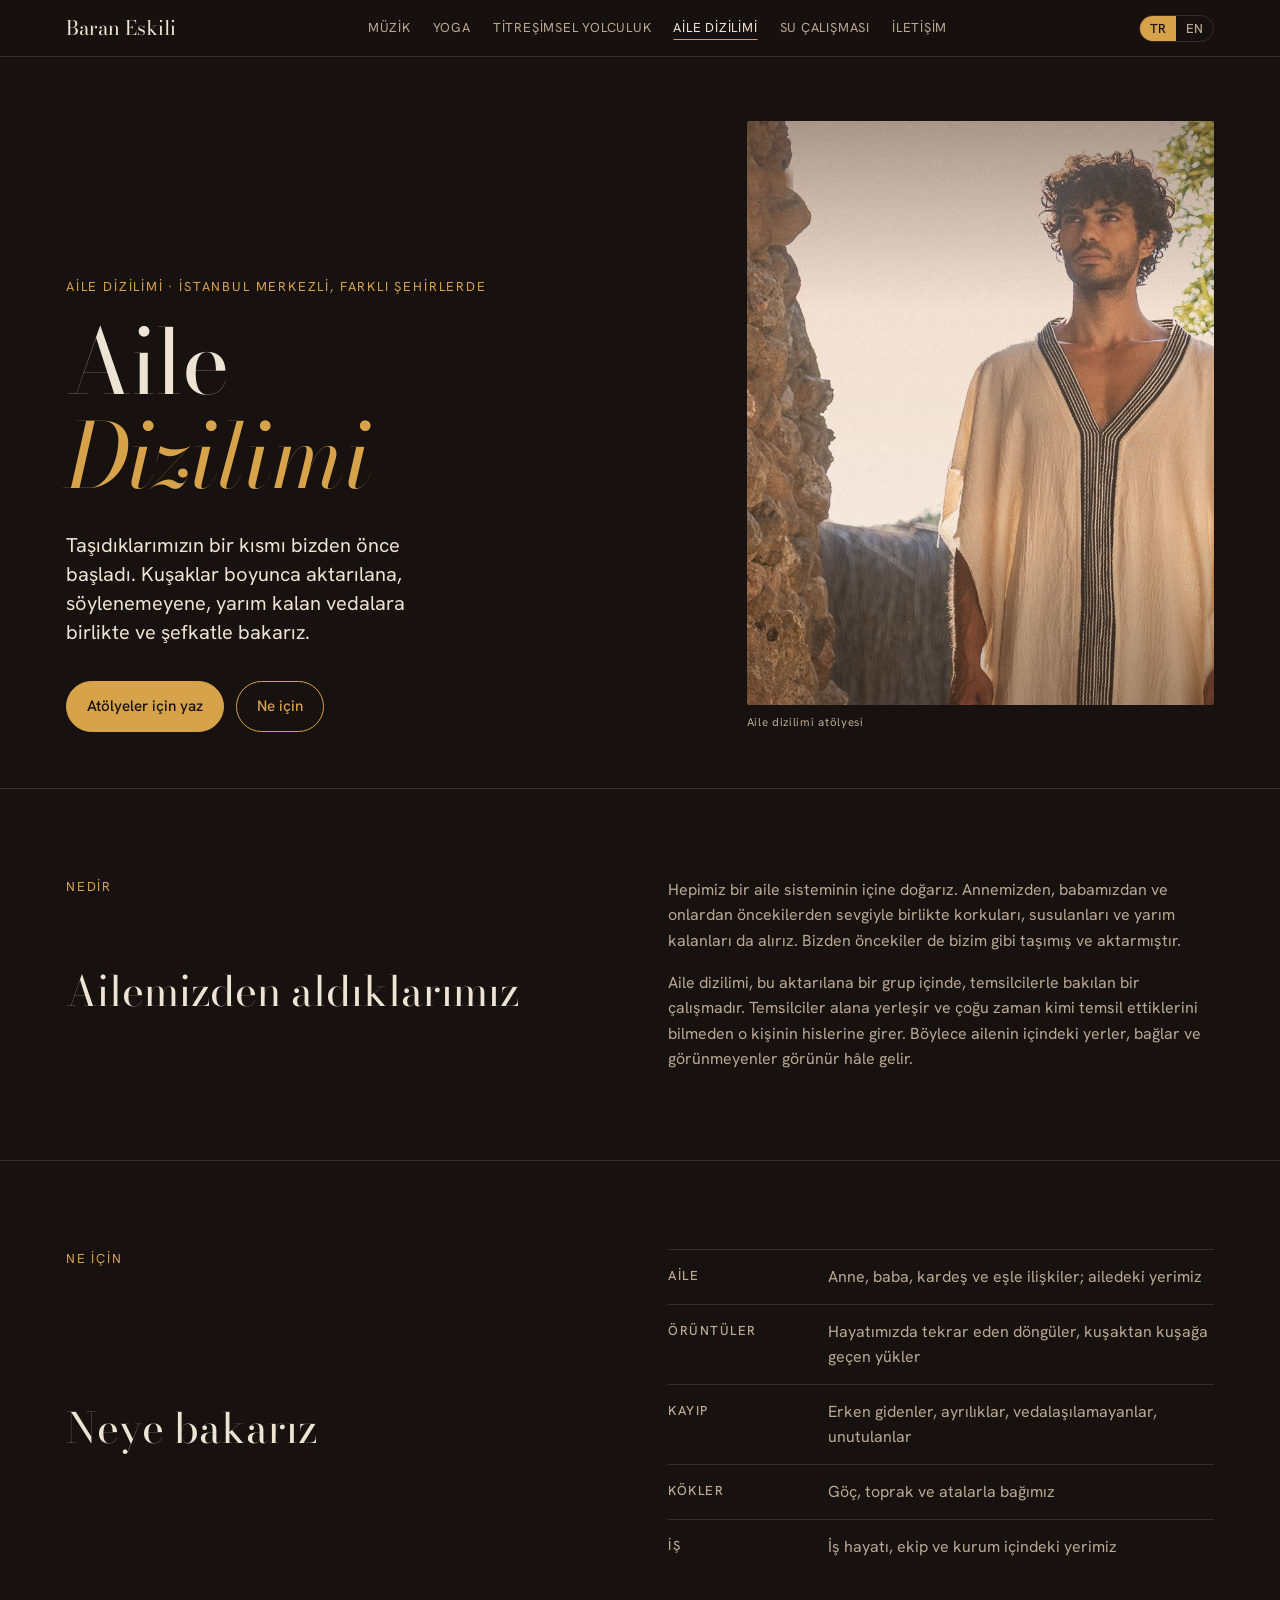
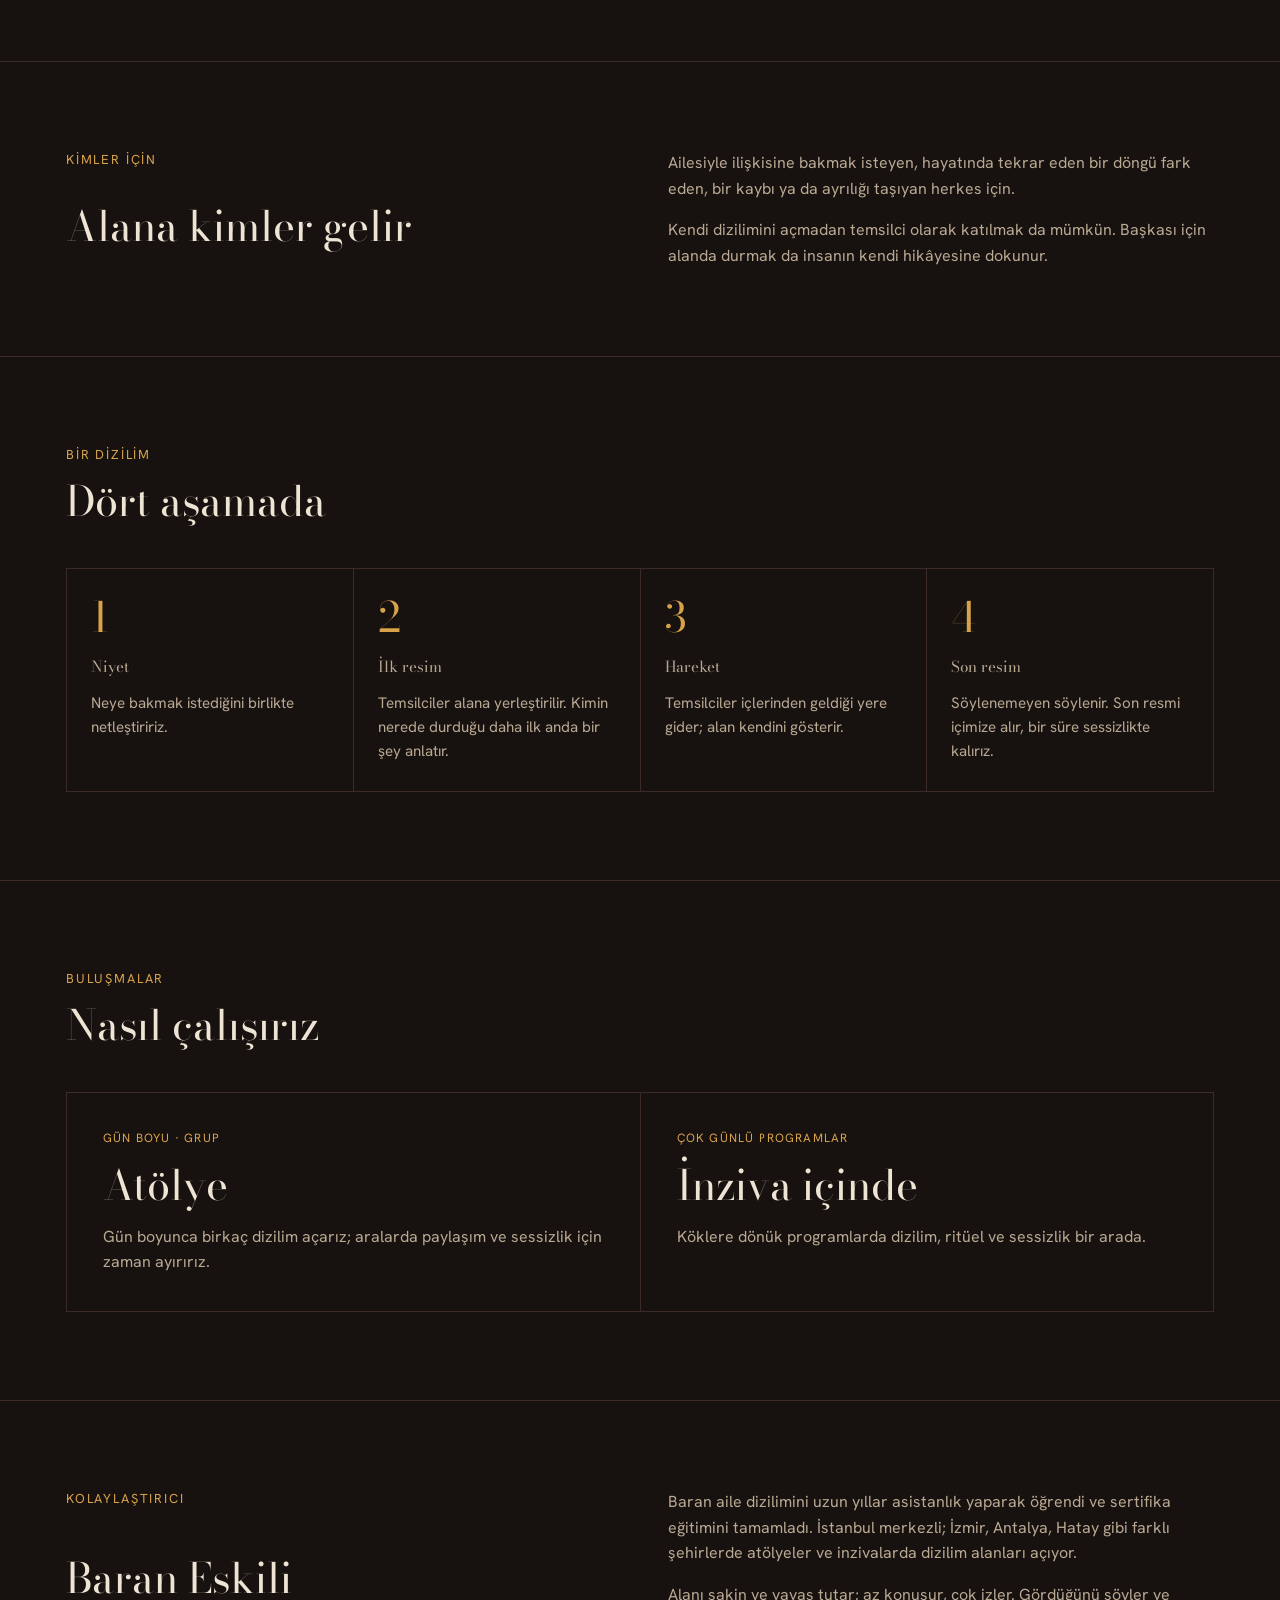
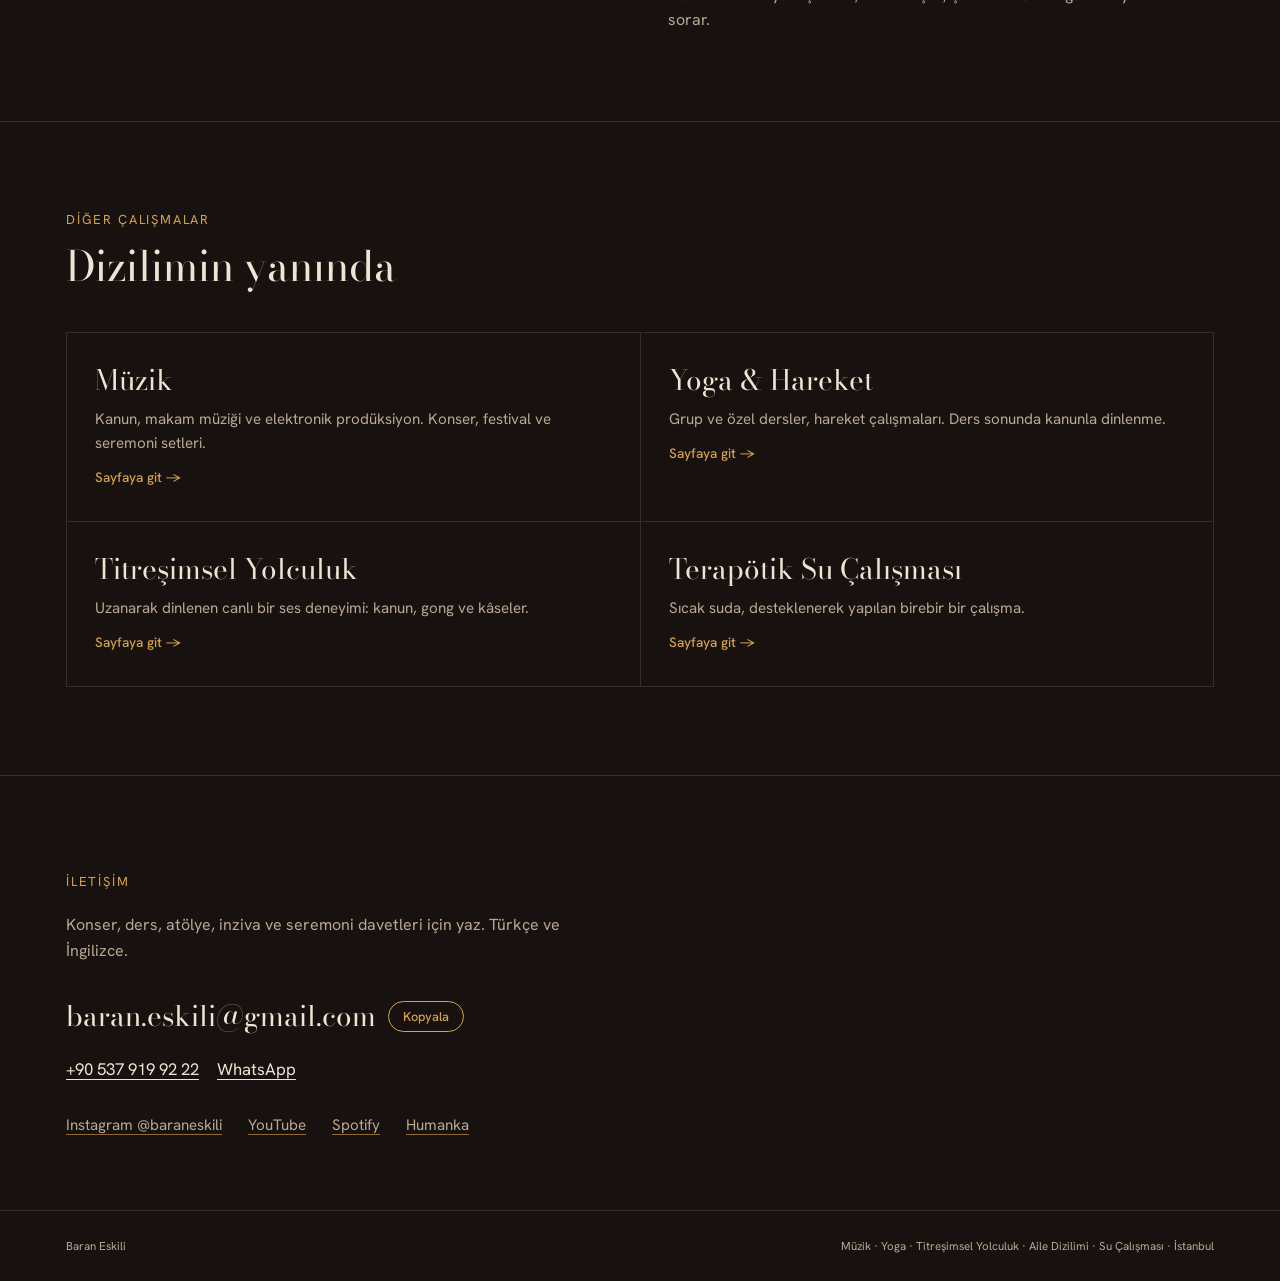
==== commit 608f47dc: "Add files via upload" ====
--- a/aile-dizilimi.html
+++ b/aile-dizilimi.html
@@ -4,9 +4,9 @@
 <meta charset="utf-8">
 <meta name="viewport" content="width=device-width, initial-scale=1, viewport-fit=cover">
 <title>Aile Dizilimi · Baran Eskili</title>
-<meta name="description" content="Baran Eskili ile aile dizilimi: kuşaklar boyunca aktarılana, söylenemeyene ve yarım kalan vedalara birlikte, şefkatle bakarız. İstanbul'da atölyeler ve inzivalar.">
+<meta name="description" content="Baran Eskili ile aile dizilimi: kuşaklar boyunca aktarılana, söylenemeyene ve yarım kalan vedalara birlikte, şefkatle bakarız. İstanbul merkezli; farklı şehirlerde atölyeler ve inzivalar.">
 <meta property="og:title" content="Aile Dizilimi · Baran Eskili">
-<meta property="og:description" content="Baran Eskili ile aile dizilimi: kuşaklar boyunca aktarılana, söylenemeyene ve yarım kalan vedalara birlikte, şefkatle bakarız. İstanbul'da atölyeler ve inzivalar.">
+<meta property="og:description" content="Baran Eskili ile aile dizilimi: kuşaklar boyunca aktarılana, söylenemeyene ve yarım kalan vedalara birlikte, şefkatle bakarız. İstanbul merkezli; farklı şehirlerde atölyeler ve inzivalar.">
 <meta property="og:type" content="website">
 <meta property="og:url" content="https://baraneskili.github.io/aile-dizilimi.html">
 <meta property="og:image" content="https://baraneskili.github.io/img/dizilim.jpg">
@@ -41,7 +41,7 @@
 <header class="hero sub" id="top">
   <div class="wrap">
     <div>
-      <p class="eyebrow"><span data-l="tr">Aile Dizilimi · İstanbul ve inzivalar</span><span data-l="en">Family Constellations · Istanbul &amp; retreats</span></p>
+      <p class="eyebrow"><span data-l="tr">Aile Dizilimi · İstanbul merkezli, farklı şehirlerde</span><span data-l="en">Family Constellations · Based in Istanbul, across Türkiye</span></p>
       <h1 style="margin-top:18px"><span data-l="tr">Aile<br><em>Dizilimi</em></span><span data-l="en">Family<br><em>Constellations</em></span></h1>
       <p class="lede"><span data-l="tr">Taşıdıklarımızın bir kısmı bizden önce başladı. Kuşaklar boyunca aktarılana, söylenemeyene, yarım kalan vedalara birlikte ve şefkatle bakarız.</span><span data-l="en">Some of what we carry began before us. Together, and with compassion, we look at what was passed down through generations, what could not be said and the farewells left unfinished.</span></p>
       <div class="ctas"><a class="btn solid" href="#iletisim"><span data-l="tr">Atölyeler için yaz</span><span data-l="en">Ask about workshops</span></a><a class="btn ghost" href="#ne-icin"><span data-l="tr">Ne için</span><span data-l="en">What for</span></a></div>
@@ -143,8 +143,8 @@
         <h2>Baran Eskili</h2>
       </div>
       <div class="prose">
-        <p data-l="tr">Baran aile dizilimini uzun yıllar asistanlık yaparak öğrendi ve sertifika eğitimini tamamladı. İstanbul'da atölyeler ve inzivalarda dizilim alanları açıyor.</p>
-<p data-l="en">Baran learned family constellations through many years of assisting and completed his certification training. He opens constellation fields in workshops in Istanbul and at retreats.</p>
+        <p data-l="tr">Baran aile dizilimini uzun yıllar asistanlık yaparak öğrendi ve sertifika eğitimini tamamladı. İstanbul merkezli; İzmir, Antalya, Hatay gibi farklı şehirlerde atölyeler ve inzivalarda dizilim alanları açıyor.</p>
+<p data-l="en">Baran learned family constellations through many years of assisting and completed his certification training. Based in Istanbul, he opens constellation fields in workshops and retreats in cities such as Izmir, Antalya and Hatay.</p>
         <p data-l="tr">Alanı sakin ve yavaş tutar; az konuşur, çok izler. Gördüğünü söyler ve sorar.</p>
 <p data-l="en">He holds the field calmly and slowly; he speaks little and watches closely. He names what he sees and asks.</p>
       </div>
